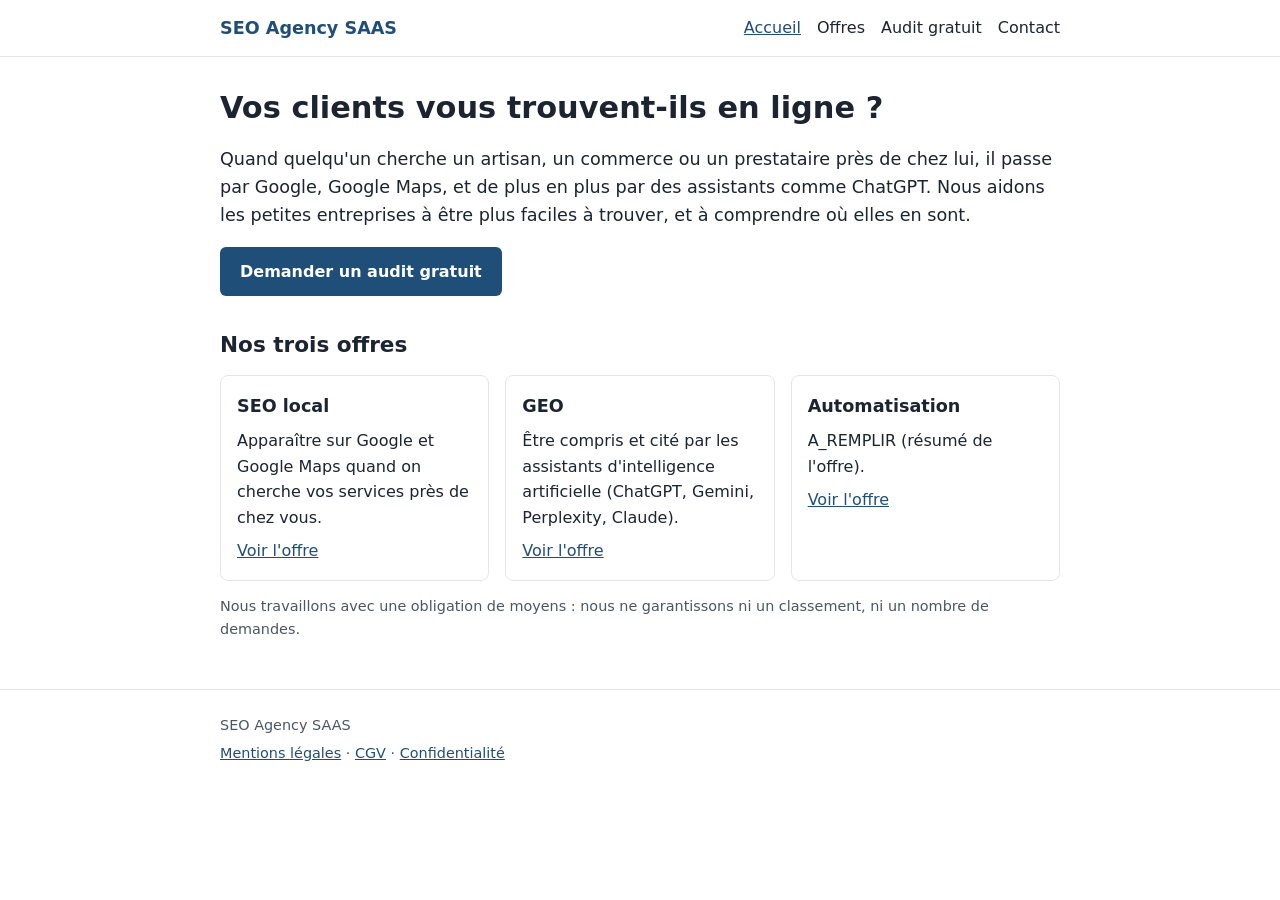
==== index.html @ a13099c7 "Site vitrine : première version" ====
<!DOCTYPE html>
<html lang="fr">
<head>
<meta charset="utf-8">
<meta name="viewport" content="width=device-width, initial-scale=1">
<title>SEO Agency SAAS — Vos clients vous trouvent-ils en ligne ?</title>
<meta name="description" content="Audit gratuit de votre présence en ligne, SEO local, visibilité dans les assistants IA et automatisation, pour TPE et PME.">
<meta name="application-name" content="SEO Agency SAAS">
<meta name="robots" content="noindex, nofollow">
<link rel="stylesheet" href="css/style.css">
<script type="application/ld+json">{"@context": "https://schema.org", "@type": "Organization", "name": "SEO Agency SAAS", "description": "Audit de présence en ligne, SEO local, GEO et automatisation pour TPE et PME.", "areaServed": "Île-de-France", "email": "A_REMPLIR_EMAIL"}</script>
</head>
<body>
<header class="entete"><div class="conteneur">
<a class="logo" href="index.html">SEO Agency SAAS</a>
<nav aria-label="Navigation principale"><a href="index.html" aria-current="page">Accueil</a><a href="offres.html">Offres</a><a href="audit-gratuit.html">Audit gratuit</a><a href="contact.html">Contact</a></nav>
</div></header>
<main class="conteneur">
<h1>Vos clients vous trouvent-ils en ligne ?</h1>
<p class="intro">Quand quelqu'un cherche un artisan, un commerce ou un prestataire près de chez lui, il passe par Google, Google Maps, et de plus en plus par des assistants comme ChatGPT. Nous aidons les petites entreprises à être plus faciles à trouver, et à comprendre où elles en sont.</p>
<p><a class="bouton" href="audit-gratuit.html">Demander un audit gratuit</a></p>
<h2>Nos trois offres</h2>
<div class="cartes">
<article class="carte"><h3>SEO local</h3><p>Apparaître sur Google et Google Maps quand on cherche vos services près de chez vous.</p><a href="offres.html#seo-local">Voir l'offre</a></article>
<article class="carte"><h3>GEO</h3><p>Être compris et cité par les assistants d'intelligence artificielle (ChatGPT, Gemini, Perplexity, Claude).</p><a href="offres.html#geo">Voir l'offre</a></article>
<article class="carte"><h3>Automatisation</h3><p>A_REMPLIR (résumé de l'offre).</p><a href="offres.html#automatisation">Voir l'offre</a></article>
</div>
<p class="note">Nous travaillons avec une obligation de moyens : nous ne garantissons ni un classement, ni un nombre de demandes.</p>
</main>
<footer class="pied"><div class="conteneur">
<p>SEO Agency SAAS</p>
<p><a href="mentions-legales.html">Mentions légales</a> · <a href="cgv.html">CGV</a> · <a href="confidentialite.html">Confidentialité</a></p>
</div></footer>
</body>
</html>
---- css/style.css ----
*{box-sizing:border-box}
body{margin:0;font-family:system-ui,-apple-system,"Segoe UI",Roboto,sans-serif;line-height:1.6;color:#1b2430;background:#fff}
.conteneur{max-width:880px;margin:0 auto;padding:0 20px}
.entete{border-bottom:1px solid #e2e6ec}
.entete .conteneur{display:flex;flex-wrap:wrap;align-items:center;justify-content:space-between;gap:8px 24px;padding-top:14px;padding-bottom:14px}
.logo{font-weight:700;font-size:1.1rem;color:#1f4e79;text-decoration:none}
nav a{margin-right:16px;color:#1b2430;text-decoration:none}
nav a:last-child{margin-right:0}
nav a:hover,nav a[aria-current]{color:#1f4e79;text-decoration:underline}
h1{font-size:1.9rem;line-height:1.25;margin:32px 0 16px}
h2{font-size:1.35rem;margin:32px 0 12px}
h3{font-size:1.1rem;margin:0 0 8px}
a{color:#1f4e79}
.intro{font-size:1.1rem}
.bouton{display:inline-block;background:#1f4e79;color:#fff;padding:12px 20px;border-radius:6px;text-decoration:none;font-weight:600}
.bouton:hover{background:#173b5c}
.cartes{display:grid;grid-template-columns:repeat(auto-fit,minmax(220px,1fr));gap:16px}
.carte{border:1px solid #e2e6ec;border-radius:8px;padding:16px}
.carte p{margin:0 0 8px}
.prix{background:#f2f6fa;border-radius:6px;padding:10px 14px}
.note{font-size:.9rem;color:#4a5565}
section{margin-bottom:24px;padding-bottom:8px;border-bottom:1px solid #eef1f5}
.pied{margin-top:48px;border-top:1px solid #e2e6ec;padding:20px 0;font-size:.9rem;color:#4a5565}
.pied p{margin:4px 0}
@media (max-width:600px){h1{font-size:1.5rem}}
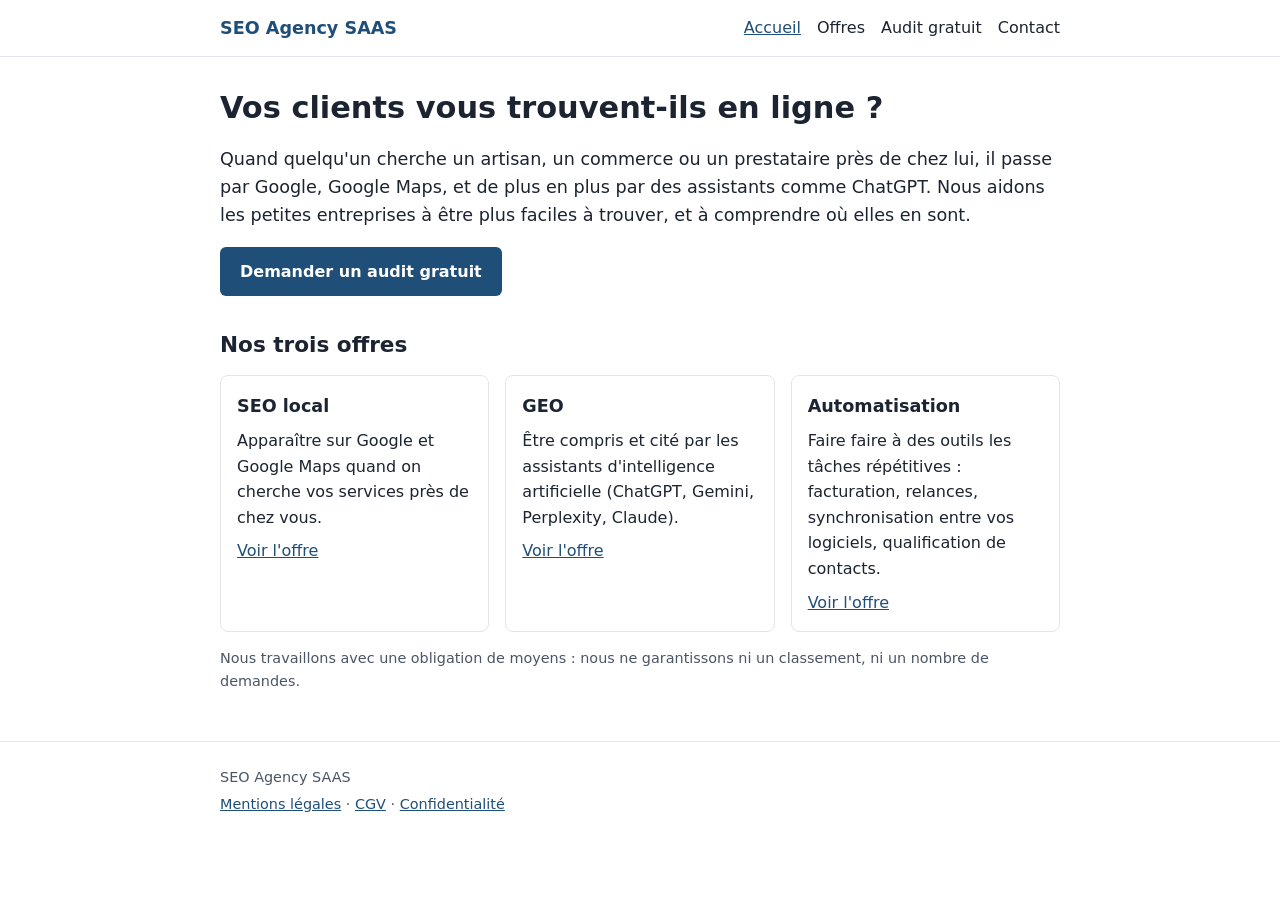
==== commit ee685a1a: "Offre Automatisation complétée" ====
--- a/index.html
+++ b/index.html
@@ -23,7 +23,7 @@
 <div class="cartes">
 <article class="carte"><h3>SEO local</h3><p>Apparaître sur Google et Google Maps quand on cherche vos services près de chez vous.</p><a href="offres.html#seo-local">Voir l'offre</a></article>
 <article class="carte"><h3>GEO</h3><p>Être compris et cité par les assistants d'intelligence artificielle (ChatGPT, Gemini, Perplexity, Claude).</p><a href="offres.html#geo">Voir l'offre</a></article>
-<article class="carte"><h3>Automatisation</h3><p>A_REMPLIR (résumé de l'offre).</p><a href="offres.html#automatisation">Voir l'offre</a></article>
+<article class="carte"><h3>Automatisation</h3><p>Faire faire à des outils les tâches répétitives : facturation, relances, synchronisation entre vos logiciels, qualification de contacts.</p><a href="offres.html#automatisation">Voir l'offre</a></article>
 </div>
 <p class="note">Nous travaillons avec une obligation de moyens : nous ne garantissons ni un classement, ni un nombre de demandes.</p>
 </main>
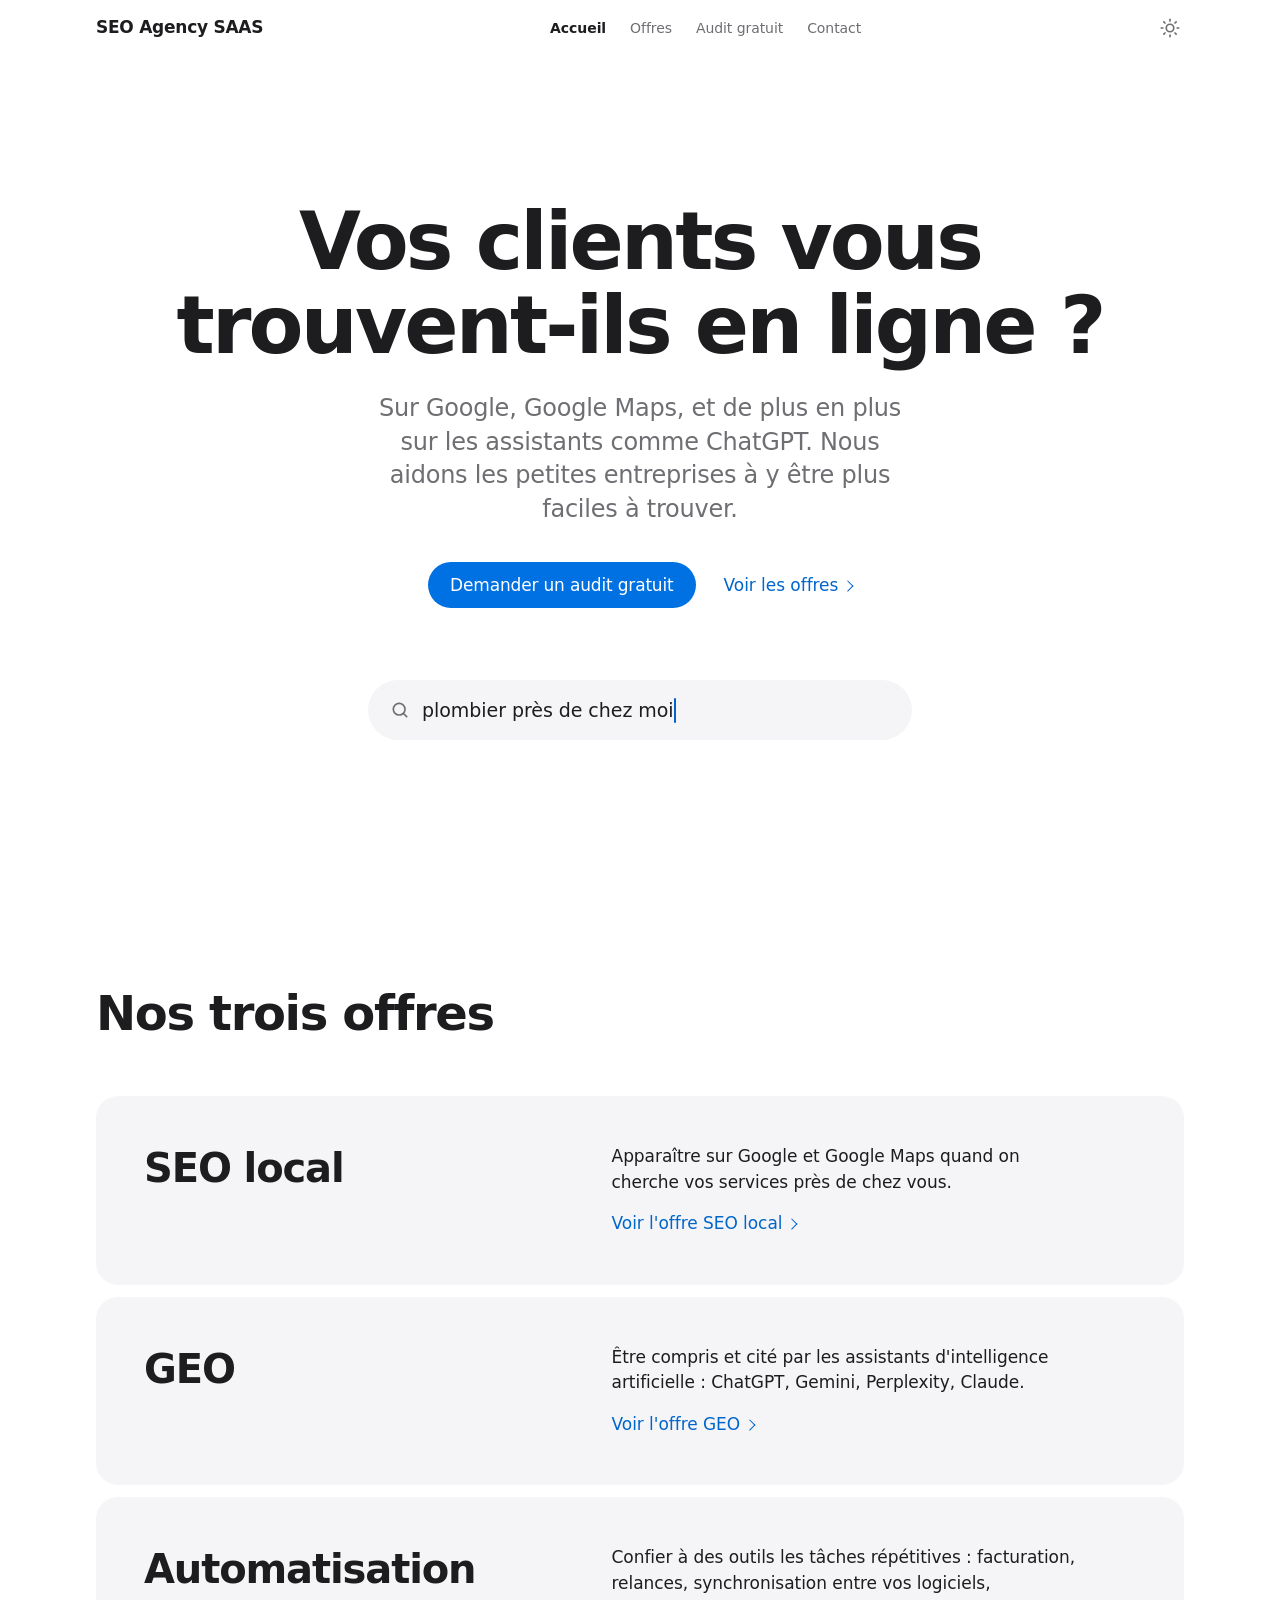
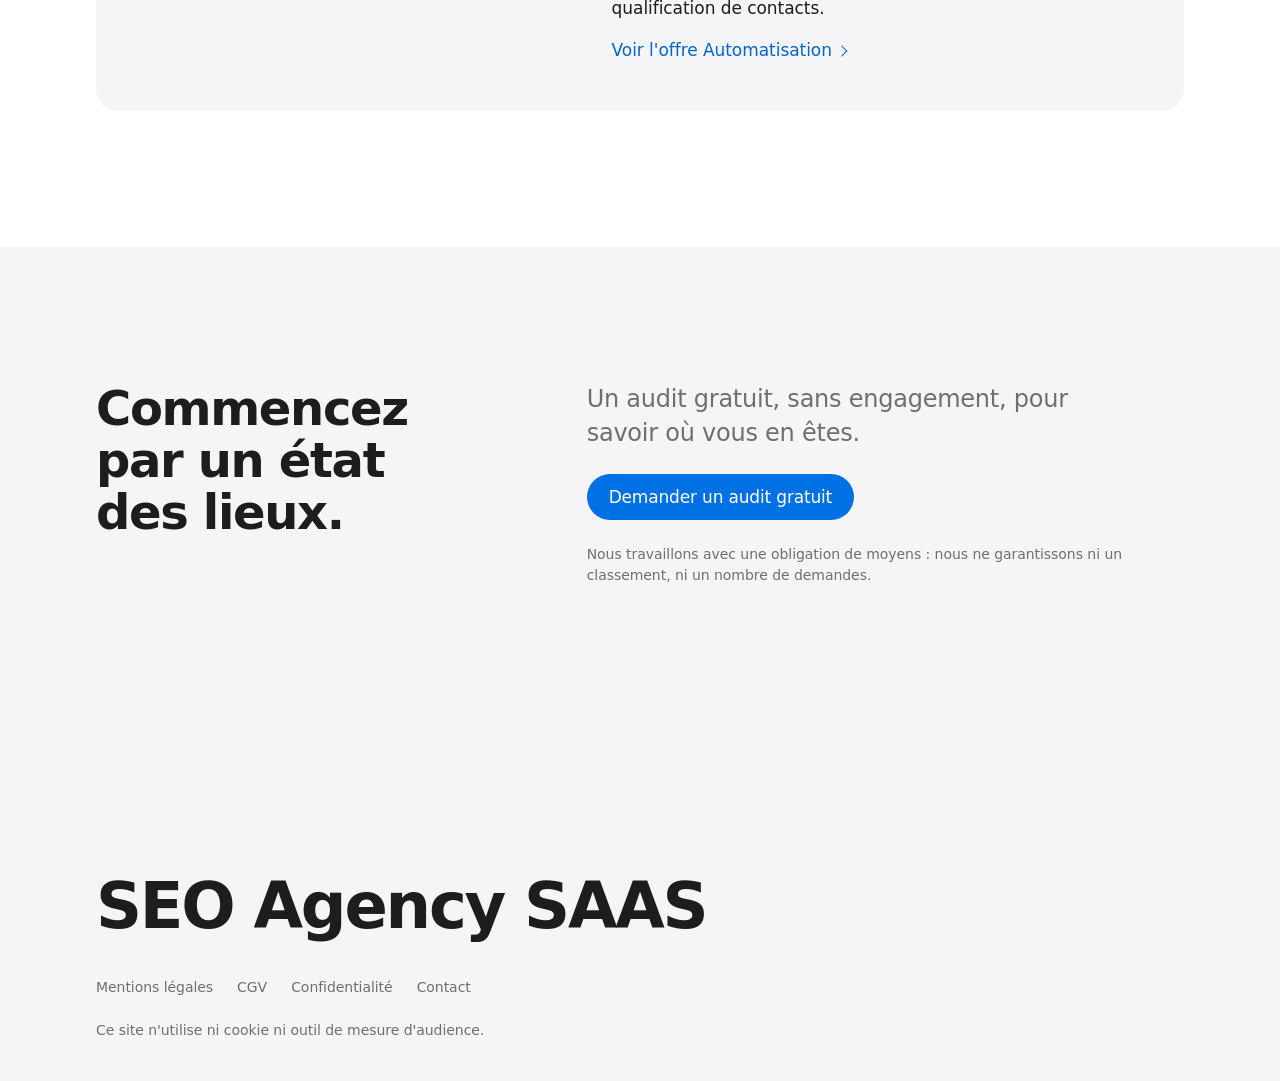
==== commit fda9db59: "Refonte visuelle style Apple : thème clair/sombre, animations légères, offres en cartes comparables " ====
--- a/index.html
+++ b/index.html
@@ -7,29 +7,54 @@
 <meta name="description" content="Audit gratuit de votre présence en ligne, SEO local, visibilité dans les assistants IA et automatisation, pour TPE et PME.">
 <meta name="application-name" content="SEO Agency SAAS">
 <meta name="robots" content="noindex, nofollow">
+<meta name="color-scheme" content="light dark">
+<script>(function(d){d.classList.add('js');try{var t=localStorage.getItem('theme');if(t==='light'||t==='dark')d.setAttribute('data-theme',t)}catch(e){}setTimeout(function(){if(!window.__site)d.classList.remove('js')},3000)})(document.documentElement)</script>
+<link rel="icon" href="data:,">
 <link rel="stylesheet" href="css/style.css">
+<script src="js/site.js" defer></script>
 <script type="application/ld+json">{"@context": "https://schema.org", "@type": "Organization", "name": "SEO Agency SAAS", "description": "Audit de présence en ligne, SEO local, GEO et automatisation pour TPE et PME.", "areaServed": "Île-de-France", "email": "A_REMPLIR_EMAIL"}</script>
 </head>
 <body>
-<header class="entete"><div class="conteneur">
+<a class="evitement" href="#contenu">Aller au contenu</a>
+<header class="entete"><div class="conteneur entete__barre">
 <a class="logo" href="index.html">SEO Agency SAAS</a>
-<nav aria-label="Navigation principale"><a href="index.html" aria-current="page">Accueil</a><a href="offres.html">Offres</a><a href="audit-gratuit.html">Audit gratuit</a><a href="contact.html">Contact</a></nav>
+<nav id="menu" class="nav" aria-label="Navigation principale"><a href="index.html" aria-current="page">Accueil</a><a href="offres.html">Offres</a><a href="audit-gratuit.html">Audit gratuit</a><a href="contact.html">Contact</a></nav>
+<div class="entete__actions">
+<button class="theme" type="button" aria-label="Changer de thème"><svg viewBox="0 0 24 24" aria-hidden="true" focusable="false"><g class="theme__soleil" fill="none" stroke="currentColor" stroke-width="2" stroke-linecap="round"><circle cx="12" cy="12" r="4.5"/><path d="M12 1.5v2M12 20.5v2M1.5 12h2M20.5 12h2M4.6 4.6l1.4 1.4M18 18l1.4 1.4M4.6 19.4L6 18M18 6l1.4-1.4"/></g><path class="theme__lune" fill="currentColor" d="M20.5 14.6A8.5 8.5 0 0 1 9.4 3.5a8.5 8.5 0 1 0 11.1 11.1z"/></svg></button>
+<button class="menu-btn" type="button" aria-expanded="false" aria-controls="menu">Menu</button>
+</div>
 </div></header>
-<main class="conteneur">
-<h1>Vos clients vous trouvent-ils en ligne ?</h1>
-<p class="intro">Quand quelqu'un cherche un artisan, un commerce ou un prestataire près de chez lui, il passe par Google, Google Maps, et de plus en plus par des assistants comme ChatGPT. Nous aidons les petites entreprises à être plus faciles à trouver, et à comprendre où elles en sont.</p>
-<p><a class="bouton" href="audit-gratuit.html">Demander un audit gratuit</a></p>
-<h2>Nos trois offres</h2>
-<div class="cartes">
-<article class="carte"><h3>SEO local</h3><p>Apparaître sur Google et Google Maps quand on cherche vos services près de chez vous.</p><a href="offres.html#seo-local">Voir l'offre</a></article>
-<article class="carte"><h3>GEO</h3><p>Être compris et cité par les assistants d'intelligence artificielle (ChatGPT, Gemini, Perplexity, Claude).</p><a href="offres.html#geo">Voir l'offre</a></article>
-<article class="carte"><h3>Automatisation</h3><p>Faire faire à des outils les tâches répétitives : facturation, relances, synchronisation entre vos logiciels, qualification de contacts.</p><a href="offres.html#automatisation">Voir l'offre</a></article>
+<main id="contenu">
+<section class="heros"><div class="conteneur">
+<h1>Vos clients vous trouvent-ils en&nbsp;ligne&nbsp;?</h1>
+<p class="chapeau">Sur Google, Google Maps, et de plus en plus sur les assistants comme ChatGPT. Nous aidons les petites entreprises à y être plus faciles à trouver.</p>
+<p class="actions"><a class="bouton" href="audit-gratuit.html">Demander un audit gratuit</a><a class="lien-fleche" href="offres.html">Voir les offres</a></p>
+<div class="recherche" aria-hidden="true">
+<svg viewBox="0 0 24 24" fill="none" stroke="currentColor" stroke-width="2" stroke-linecap="round"><circle cx="11" cy="11" r="7"/><path d="m20 20-3.5-3.5"/></svg>
+<span class="recherche__texte">plombier près de chez moi</span><span class="recherche__curseur"></span>
 </div>
-<p class="note">Nous travaillons avec une obligation de moyens : nous ne garantissons ni un classement, ni un nombre de demandes.</p>
+</div></section>
+
+<section class="bloc"><div class="conteneur">
+<h2 class="bloc__titre" data-reveal>Nos trois offres</h2>
+<div class="tuiles">
+<article class="tuile" data-reveal style="--i:1"><h3>SEO local</h3><p>Apparaître sur Google et Google Maps quand on cherche vos services près de chez vous.</p><a class="tuile__lien lien-fleche" href="offres.html#seo-local">Voir l'offre SEO local</a></article>
+<article class="tuile" data-reveal style="--i:2"><h3>GEO</h3><p>Être compris et cité par les assistants d'intelligence artificielle : ChatGPT, Gemini, Perplexity, Claude.</p><a class="tuile__lien lien-fleche" href="offres.html#geo">Voir l'offre GEO</a></article>
+<article class="tuile" data-reveal style="--i:3"><h3>Automatisation</h3><p>Confier à des outils les tâches répétitives : facturation, relances, synchronisation entre vos logiciels, qualification de contacts.</p><a class="tuile__lien lien-fleche" href="offres.html#automatisation">Voir l'offre Automatisation</a></article>
+</div>
+</div></section>
+
+<section class="bloc bloc--fond"><div class="conteneur demande duo">
+<h2 data-reveal>Commencez par un état des lieux.</h2>
+<p class="chapeau" data-reveal style="--i:1">Un audit gratuit, sans engagement, pour savoir où vous en êtes.</p>
+<p data-reveal style="--i:2"><a class="bouton" href="audit-gratuit.html">Demander un audit gratuit</a></p>
+<p class="note" data-reveal style="--i:3">Nous travaillons avec une obligation de moyens : nous ne garantissons ni un classement, ni un nombre de demandes.</p>
+</div></section>
 </main>
 <footer class="pied"><div class="conteneur">
-<p>SEO Agency SAAS</p>
-<p><a href="mentions-legales.html">Mentions légales</a> · <a href="cgv.html">CGV</a> · <a href="confidentialite.html">Confidentialité</a></p>
+<p class="pied__nom">SEO Agency SAAS</p>
+<p class="pied__liens"><a href="mentions-legales.html">Mentions légales</a><a href="cgv.html">CGV</a><a href="confidentialite.html">Confidentialité</a><a href="contact.html">Contact</a></p>
+<p class="pied__note">Ce site n'utilise ni cookie ni outil de mesure d'audience.</p>
 </div></footer>
 </body>
 </html>
--- a/css/style.css
+++ b/css/style.css
@@ -1,25 +1,739 @@
-*{box-sizing:border-box}
-body{margin:0;font-family:system-ui,-apple-system,"Segoe UI",Roboto,sans-serif;line-height:1.6;color:#1b2430;background:#fff}
-.conteneur{max-width:880px;margin:0 auto;padding:0 20px}
-.entete{border-bottom:1px solid #e2e6ec}
-.entete .conteneur{display:flex;flex-wrap:wrap;align-items:center;justify-content:space-between;gap:8px 24px;padding-top:14px;padding-bottom:14px}
-.logo{font-weight:700;font-size:1.1rem;color:#1f4e79;text-decoration:none}
-nav a{margin-right:16px;color:#1b2430;text-decoration:none}
-nav a:last-child{margin-right:0}
-nav a:hover,nav a[aria-current]{color:#1f4e79;text-decoration:underline}
-h1{font-size:1.9rem;line-height:1.25;margin:32px 0 16px}
-h2{font-size:1.35rem;margin:32px 0 12px}
-h3{font-size:1.1rem;margin:0 0 8px}
-a{color:#1f4e79}
-.intro{font-size:1.1rem}
-.bouton{display:inline-block;background:#1f4e79;color:#fff;padding:12px 20px;border-radius:6px;text-decoration:none;font-weight:600}
-.bouton:hover{background:#173b5c}
-.cartes{display:grid;grid-template-columns:repeat(auto-fit,minmax(220px,1fr));gap:16px}
-.carte{border:1px solid #e2e6ec;border-radius:8px;padding:16px}
-.carte p{margin:0 0 8px}
-.prix{background:#f2f6fa;border-radius:6px;padding:10px 14px}
-.note{font-size:.9rem;color:#4a5565}
-section{margin-bottom:24px;padding-bottom:8px;border-bottom:1px solid #eef1f5}
-.pied{margin-top:48px;border-top:1px solid #e2e6ec;padding:20px 0;font-size:.9rem;color:#4a5565}
-.pied p{margin:4px 0}
-@media (max-width:600px){h1{font-size:1.5rem}}
+/* ==========================================================================
+   SEO Agency SAAS : feuille de style unique
+   Polices système, aucun appel externe. Thème clair / sombre :
+   suit le système, forçable via [data-theme] (posé avant affichage).
+   ========================================================================== */
+
+/* ---------- Jetons ---------- */
+:root {
+  color-scheme: light dark;
+
+  --fond: #ffffff;
+  --fond-2: #f5f5f7;
+  --fond-3: #e8e8ed;
+  --surface-survol: #efeff2;
+  --encre: #1d1d1f;
+  --encre-2: #6e6e73;
+  --accent: #0066cc;
+  --bouton: #0071e3;
+  --bouton-survol: #0077ed;
+  --bouton-encre: #ffffff;
+  --ligne: rgba(0, 0, 0, 0.1);
+  --entete: rgba(255, 255, 255, 0.72);
+  --ombre: 0 22px 44px -24px rgba(0, 0, 0, 0.28);
+  --selection: rgba(0, 113, 227, 0.22);
+
+  --police: system-ui, -apple-system, BlinkMacSystemFont, "Segoe UI Variable Text", "Segoe UI", Roboto, "Helvetica Neue", Arial, sans-serif;
+  --police-titre: system-ui, -apple-system, BlinkMacSystemFont, "Segoe UI Variable Display", "Segoe UI", Roboto, "Helvetica Neue", Arial, sans-serif;
+
+  --gouttiere: 1rem;
+  --largeur: 68rem;         /* 1088px : une seule largeur pour tout le site */
+  --rayon: 1.375rem;
+  --entete-h: 3.25rem;
+  --section: clamp(4.5rem, 12vw, 8.5rem);
+
+  /* Mouvement : durées, courbes, distances */
+  --t-instant: 100ms;
+  --t-rapide: 200ms;
+  --t-normal: 450ms;
+  --t-lent: 900ms;
+  --ease-sortie: cubic-bezier(0.22, 1, 0.36, 1);
+  --ease-sym: cubic-bezier(0.65, 0, 0.35, 1);
+  --ressort: cubic-bezier(0.34, 1.36, 0.64, 1);
+  --montee: 1.5rem;
+  --decalage: 70ms;
+}
+
+/* Ressort légèrement sous-amorti (~0.8), seulement si le navigateur sait le dessiner */
+@supports (transition-timing-function: linear(0, 1)) {
+  :root {
+    --ressort: linear(0, 0.06 2.5%, 0.24 6%, 0.54 11%, 0.82 17%, 0.98 23%, 1.045 29%, 1.055 34%, 1.035 41%, 1.01 50%, 0.997 62%, 1);
+  }
+}
+
+@media (min-width: 48em) {
+  :root { --gouttiere: 1.5rem; --entete-h: 3.5rem; }
+}
+
+/* Sombre : préférence système, sauf si l'utilisateur a forcé le clair */
+@media (prefers-color-scheme: dark) {
+  :root:not([data-theme="light"]) {
+    --fond: #000000;
+    --fond-2: #161617;
+    --fond-3: #2c2c2e;
+    --surface-survol: #1e1e20;
+    --encre: #f5f5f7;
+    --encre-2: #a1a1a6;
+    --accent: #2997ff;
+    --bouton: #0071e3;
+    --bouton-survol: #0a7cf0;
+    --ligne: rgba(255, 255, 255, 0.14);
+    --entete: rgba(22, 22, 23, 0.72);
+    --ombre: 0 22px 44px -24px rgba(0, 0, 0, 0.9);
+    --selection: rgba(41, 151, 255, 0.35);
+  }
+}
+
+:root[data-theme="dark"] {
+  color-scheme: dark;
+  --fond: #000000;
+  --fond-2: #161617;
+  --fond-3: #2c2c2e;
+  --surface-survol: #1e1e20;
+  --encre: #f5f5f7;
+  --encre-2: #a1a1a6;
+  --accent: #2997ff;
+  --bouton: #0071e3;
+  --bouton-survol: #0a7cf0;
+  --ligne: rgba(255, 255, 255, 0.14);
+  --entete: rgba(22, 22, 23, 0.72);
+  --ombre: 0 22px 44px -24px rgba(0, 0, 0, 0.9);
+  --selection: rgba(41, 151, 255, 0.35);
+}
+
+:root[data-theme="light"] { color-scheme: light; }
+
+/* ---------- Base ---------- */
+*, *::before, *::after { box-sizing: border-box; }
+
+html {
+  -webkit-text-size-adjust: 100%;
+  text-size-adjust: 100%;
+  scrollbar-color: var(--fond-3) var(--fond);
+  scroll-padding-top: calc(var(--entete-h) + 1rem);
+}
+
+body {
+  margin: 0;
+  min-height: 100vh;
+  display: flex;
+  flex-direction: column;
+  background: var(--fond);
+  color: var(--encre);
+  font-family: var(--police);
+  font-size: 1.0625rem; /* 17px */
+  line-height: 1.5;
+  letter-spacing: -0.003em;
+  -webkit-font-smoothing: antialiased;
+  -moz-osx-font-smoothing: grayscale;
+  text-rendering: optimizeLegibility;
+  accent-color: var(--bouton);
+  caret-color: var(--accent);
+}
+
+main { flex: 1; }
+
+::selection { background: var(--selection); color: var(--encre); }
+
+h1, h2, h3 {
+  font-family: var(--police-titre);
+  font-optical-sizing: auto;
+  color: var(--encre);
+  text-wrap: balance;
+  margin: 0;
+}
+
+h1 {
+  font-size: clamp(2.25rem, 7.4vw, 5rem);
+  line-height: 1.05;
+  font-weight: 700;
+  letter-spacing: -0.035em;
+}
+
+h2 {
+  font-size: clamp(1.875rem, 5vw, 3rem);
+  line-height: 1.08;
+  font-weight: 700;
+  letter-spacing: -0.028em;
+}
+
+h3 {
+  font-size: 1.3125rem;
+  line-height: 1.2;
+  font-weight: 600;
+  letter-spacing: -0.012em;
+}
+
+p, ul, ol, dl { margin: 0; }
+p { text-wrap: pretty; }
+
+a {
+  color: var(--accent);
+  text-decoration: none;
+  text-underline-offset: 0.2em;
+  text-decoration-thickness: 0.06em;
+}
+a:hover { text-decoration: underline; }
+
+:focus-visible {
+  outline: 3px solid var(--accent);
+  outline-offset: 3px;
+  border-radius: 6px;
+}
+
+.evitement {
+  position: absolute;
+  left: var(--gouttiere);
+  top: -4rem;
+  z-index: 100;
+  padding: 0.6rem 1rem;
+  border-radius: 999px;
+  background: var(--encre);
+  color: var(--fond);
+  font-weight: 600;
+}
+.evitement:focus { top: 0.5rem; text-decoration: none; }
+
+.conteneur {
+  width: min(100% - 2 * var(--gouttiere), var(--largeur));
+  margin-inline: auto;
+}
+
+/* ---------- En-tête translucide ---------- */
+.entete {
+  position: sticky;
+  top: 0;
+  z-index: 50;
+  background: var(--entete);
+  -webkit-backdrop-filter: saturate(180%) blur(20px);
+  backdrop-filter: saturate(180%) blur(20px);
+  transition: box-shadow var(--t-normal) var(--ease-sortie);
+}
+.entete.est-defile { box-shadow: 0 1px 0 var(--ligne); }
+
+.entete__barre {
+  display: flex;
+  align-items: center;
+  justify-content: space-between;
+  gap: 1rem;
+  min-height: var(--entete-h);
+}
+
+.logo {
+  color: var(--encre);
+  font-family: var(--police-titre);
+  font-weight: 600;
+  font-size: 1.0625rem;
+  letter-spacing: -0.015em;
+  white-space: nowrap;
+}
+.logo:hover { text-decoration: none; opacity: 0.75; }
+
+.nav { display: flex; flex-wrap: wrap; gap: 0.25rem 1.5rem; }
+.nav a {
+  color: var(--encre-2);
+  font-size: 0.875rem;
+  letter-spacing: -0.005em;
+  padding-block: 0.5rem;
+  transition: color var(--t-rapide) ease;
+}
+.nav a:hover { color: var(--encre); text-decoration: none; }
+.nav a[aria-current="page"] { color: var(--encre); font-weight: 600; }
+
+.entete__actions { display: flex; align-items: center; gap: 0.25rem; }
+
+/* Bouton thème et bouton menu : invisibles sans JavaScript */
+.theme, .menu-btn { display: none; }
+.js .theme { display: inline-grid; }
+
+.theme {
+  place-items: center;
+  width: 2.75rem;
+  height: 2.75rem;
+  margin-right: -0.5rem;
+  padding: 0;
+  border: 0;
+  border-radius: 999px;
+  background: transparent;
+  color: var(--encre-2);
+  cursor: pointer;
+  transition: color var(--t-rapide) ease, background-color var(--t-rapide) ease, transform var(--t-normal) var(--ressort);
+}
+.theme:hover { color: var(--encre); background: var(--fond-2); }
+.theme:active { transform: scale(0.88); transition-duration: var(--t-instant); }
+.theme svg { width: 1.25rem; height: 1.25rem; overflow: visible; }
+
+/* Icône soleil / lune : l'une tourne et s'efface, l'autre arrive */
+.theme__soleil, .theme__lune {
+  transform-origin: 12px 12px;
+  transition: transform var(--t-normal) var(--ressort), opacity var(--t-rapide) ease;
+}
+.theme__lune { opacity: 0; transform: rotate(-90deg) scale(0.5); }
+.est-sombre .theme__soleil { opacity: 0; transform: rotate(90deg) scale(0.5); }
+.est-sombre .theme__lune { opacity: 1; transform: none; }
+
+/* Menu mobile */
+@media (max-width: 47.99em) {
+  .js .menu-btn {
+    display: inline-block;
+    min-height: 2.75rem;
+    margin-right: -0.75rem;
+    padding: 0 0.75rem;
+    border: 0;
+    border-radius: 999px;
+    background: transparent;
+    color: var(--encre);
+    font: inherit;
+    font-size: 0.9375rem;
+    cursor: pointer;
+    transition: transform var(--t-normal) var(--ressort), background-color var(--t-rapide) ease;
+  }
+  .js .menu-btn:active { transform: scale(0.94); transition-duration: var(--t-instant); }
+
+  .js .nav {
+    position: fixed;
+    inset: var(--entete-h) 0 auto 0;
+    flex-direction: column;
+    gap: 0;
+    padding: 1rem var(--gouttiere) 2rem;
+    background: var(--fond);
+    box-shadow: 0 24px 40px -28px rgba(0, 0, 0, 0.35);
+    visibility: hidden;
+    opacity: 0;
+    transform: translateY(-0.5rem);
+    transition: opacity var(--t-rapide) ease, transform var(--t-normal) var(--ease-sortie), visibility 0s linear var(--t-normal);
+  }
+  .js .nav a {
+    font-family: var(--police-titre);
+    font-size: 1.75rem;
+    font-weight: 600;
+    letter-spacing: -0.02em;
+    color: var(--encre);
+    padding-block: 0.5rem;
+    opacity: 0;
+    transform: translateY(-0.5rem);
+    transition: opacity var(--t-rapide) ease, transform var(--t-normal) var(--ease-sortie);
+  }
+  .js .nav a[aria-current="page"] { color: var(--accent); }
+
+  .menu-ouvert .nav {
+    visibility: visible;
+    opacity: 1;
+    transform: none;
+    transition: opacity var(--t-rapide) ease, transform var(--t-normal) var(--ease-sortie), visibility 0s;
+  }
+  .menu-ouvert .nav a { opacity: 1; transform: none; }
+  .menu-ouvert .nav a:nth-child(2) { transition-delay: 40ms; }
+  .menu-ouvert .nav a:nth-child(3) { transition-delay: 80ms; }
+  .menu-ouvert .nav a:nth-child(4) { transition-delay: 120ms; }
+}
+
+/* ---------- Boutons et liens d'action ---------- */
+.bouton {
+  display: inline-flex;
+  align-items: center;
+  justify-content: center;
+  min-height: 2.875rem;
+  padding: 0.75rem 1.375rem;
+  border-radius: 999px;
+  background: var(--bouton);
+  color: var(--bouton-encre);
+  font-size: 1.0625rem;
+  font-weight: 500;
+  letter-spacing: -0.01em;
+  line-height: 1.2;
+  text-align: center;
+  -webkit-tap-highlight-color: transparent;
+  transition: background-color var(--t-rapide) ease, transform var(--t-normal) var(--ressort);
+}
+.bouton:hover { background: var(--bouton-survol); text-decoration: none; }
+.bouton:active { transform: scale(0.96); transition-duration: var(--t-instant); transition-timing-function: ease-out; }
+
+.lien-fleche {
+  display: inline-flex;
+  align-items: center;
+  gap: 0.35em;
+  color: var(--accent);
+  font-size: 1.0625rem;
+}
+.lien-fleche::after {
+  content: "";
+  width: 0.45em;
+  height: 0.45em;
+  border-top: 0.11em solid currentColor;
+  border-right: 0.11em solid currentColor;
+  transform: rotate(45deg);
+  transition: transform var(--t-normal) var(--ressort);
+}
+.lien-fleche:hover::after,
+.tuile:hover .lien-fleche::after { transform: translateX(0.2em) rotate(45deg); }
+
+.actions {
+  display: flex;
+  flex-wrap: wrap;
+  align-items: center;
+  gap: 1rem 1.75rem;
+}
+
+/* ---------- Sections ---------- */
+.bloc { padding-block: var(--section); }
+.bloc--fond { background: var(--fond-2); }
+.bloc__titre { margin-bottom: clamp(2rem, 5vw, 3.5rem); max-width: 18ch; }
+.bloc__intro { margin-top: -1.25rem; margin-bottom: clamp(2rem, 5vw, 3rem); max-width: 38rem; font-size: 1.1875rem; }
+.bloc__intro + .bloc__intro { margin-top: -1.5rem; }
+
+.chapeau {
+  font-size: clamp(1.1875rem, 2.4vw, 1.5rem);
+  line-height: 1.4;
+  letter-spacing: -0.01em;
+  color: var(--encre-2);
+  max-width: 34rem;
+}
+
+.note {
+  font-size: 0.875rem;
+  line-height: 1.5;
+  color: var(--encre-2);
+  max-width: 40rem;
+}
+
+/* ---------- Héros ---------- */
+.heros {
+  padding-block: clamp(4.5rem, 14vw, 9rem) clamp(4rem, 10vw, 7rem);
+  text-align: center;
+}
+.heros h1 { max-width: 20ch; margin-inline: auto; }
+.heros .chapeau { margin: 1.5rem auto 0; }
+.heros .actions { justify-content: center; margin-top: 2.25rem; }
+
+.heros--page { text-align: left; padding-block: clamp(3.5rem, 9vw, 5.5rem) 0; }
+.heros--page + .bloc { padding-top: clamp(3rem, 7vw, 4.5rem); }
+.heros--page h1 { margin-inline: 0; max-width: 20ch; }
+.heros--page .chapeau { margin-inline: 0; }
+.heros--page .actions { justify-content: flex-start; }
+
+/* Le moment signé : le titre se pose, net, depuis un léger flou */
+@keyframes poser {
+  from { opacity: 0; transform: translateY(0.35em) scale(0.985); filter: blur(12px); }
+  to { opacity: 1; transform: none; filter: blur(0); }
+}
+@keyframes monter {
+  from { opacity: 0; transform: translateY(var(--montee)); }
+  to { opacity: 1; transform: none; }
+}
+.heros h1 { animation: poser 1.1s var(--ease-sortie) both; }
+.heros .chapeau { animation: monter var(--t-lent) var(--ease-sortie) 140ms both; }
+.heros .actions, .heros .ancres { animation: monter var(--t-lent) var(--ease-sortie) 240ms both; }
+.heros .recherche { animation: monter var(--t-lent) var(--ease-sortie) 360ms both; }
+
+/* Champ de recherche illustratif (accueil) */
+.recherche {
+  display: flex;
+  align-items: center;
+  gap: 0.75rem;
+  width: min(100%, 34rem);
+  min-height: 3.75rem;
+  margin: clamp(3rem, 8vw, 4.5rem) auto 0;
+  padding: 0 1.375rem;
+  border-radius: 999px;
+  background: var(--fond-2);
+  color: var(--encre);
+  text-align: left;
+  font-size: clamp(1rem, 2.6vw, 1.1875rem);
+}
+.recherche svg { flex: none; width: 1.25rem; height: 1.25rem; color: var(--encre-2); }
+.recherche__texte { min-width: 0; overflow: hidden; white-space: nowrap; }
+.recherche__curseur {
+  flex: none;
+  width: 2px;
+  height: 1.3em;
+  margin-left: -0.7rem;
+  border-radius: 1px;
+  background: var(--accent);
+  animation: clignoter 1.1s steps(1) infinite;
+}
+@keyframes clignoter { 50% { opacity: 0; } }
+
+/* ---------- Accueil : trois offres en tuiles larges ---------- */
+.tuiles { display: grid; gap: 0.75rem; }
+
+.tuile {
+  position: relative;
+  display: grid;
+  gap: 0.75rem 3rem;
+  padding: clamp(1.75rem, 5vw, 3rem);
+  border-radius: var(--rayon);
+  background: var(--fond-2);
+  transition: transform var(--t-normal) var(--ressort), background-color var(--t-rapide) ease, box-shadow var(--t-normal) var(--ease-sortie);
+}
+.tuile h3 {
+  font-size: clamp(1.75rem, 4.5vw, 2.5rem);
+  letter-spacing: -0.028em;
+  font-weight: 700;
+}
+.tuile p { max-width: 30rem; }
+.tuile .lien-fleche { margin-top: 0.25rem; }
+.tuile__lien::before { content: ""; position: absolute; inset: 0; border-radius: inherit; }
+.tuile__lien:hover { text-decoration: none; }
+.tuile:has(.tuile__lien:focus-visible) { outline: 3px solid var(--accent); outline-offset: 3px; }
+.tuile__lien:focus-visible { outline: none; }
+
+@media (min-width: 48em) {
+  .tuile { grid-template-columns: 1fr 1.25fr; align-items: start; }
+  .tuile h3 { grid-row: span 2; }
+}
+
+/* ---------- Cartes (offres) ---------- */
+.carte {
+  display: flex;
+  flex-direction: column;
+  padding: clamp(1.5rem, 4.5vw, 2.5rem);
+  border-radius: var(--rayon);
+  background: var(--fond-2);
+  transition: transform var(--t-normal) var(--ressort), background-color var(--t-rapide) ease, box-shadow var(--t-normal) var(--ease-sortie);
+}
+.bloc--fond .carte { background: var(--fond); }
+
+@media (hover: hover) and (pointer: fine) {
+  .tuile:hover, .carte:hover {
+    transform: translateY(-4px);
+    box-shadow: var(--ombre);
+  }
+  .tuile:hover { background: var(--surface-survol); }
+}
+.tuile:active { transform: scale(0.99); transition-duration: var(--t-instant); }
+
+/* Ancres en haut de la page Offres */
+.ancres {
+  display: flex;
+  flex-wrap: wrap;
+  gap: 0.5rem;
+  margin-top: 2rem;
+}
+.ancres a {
+  padding: 0.6rem 1.1rem;
+  border-radius: 999px;
+  background: var(--fond-2);
+  color: var(--encre);
+  font-size: 0.9375rem;
+  transition: background-color var(--t-rapide) ease, transform var(--t-normal) var(--ressort);
+}
+.ancres a:hover { background: var(--fond-3); text-decoration: none; }
+.ancres a:active { transform: scale(0.95); transition-duration: var(--t-instant); }
+
+/* Formules SEO local / GEO : deux cartes aux rangées alignées */
+.formules { display: grid; gap: 1rem; }
+@media (min-width: 56em) {
+  .formules { grid-template-columns: 1fr 1fr; }
+  @supports (grid-template-rows: subgrid) {
+    .formules { grid-template-rows: repeat(5, auto); }
+    .formule { display: grid; grid-row: span 5; grid-template-rows: subgrid; row-gap: 0; }
+  }
+}
+
+.formule h2 { font-size: clamp(2rem, 5vw, 2.75rem); }
+.formule__accroche { margin-top: 0.75rem; max-width: 30rem; }
+
+.tarifs {
+  display: grid;
+  gap: 1.25rem;
+  margin-block: 2.25rem;
+  align-content: start;
+}
+.tarifs dt { font-size: 0.9375rem; color: var(--encre-2); }
+.tarifs dd { margin: 0.15rem 0 0; }
+
+.prix {
+  display: block;
+  font-family: var(--police-titre);
+  font-size: clamp(1.75rem, 4vw, 2.125rem);
+  font-weight: 700;
+  letter-spacing: -0.025em;
+  line-height: 1.15;
+  font-variant-numeric: tabular-nums;
+}
+.prix small { font-size: 0.55em; font-weight: 600; letter-spacing: -0.01em; }
+.ttc { display: block; font-size: 0.9375rem; color: var(--encre-2); font-variant-numeric: tabular-nums; }
+
+.liste-titre { font-size: 1.0625rem; font-weight: 600; letter-spacing: -0.01em; margin-bottom: 0.75rem; }
+
+.liste {
+  list-style: none;
+  padding: 0;
+  display: grid;
+  gap: 0.5rem;
+  font-size: 0.9375rem;
+  line-height: 1.45;
+}
+.liste li { position: relative; padding-left: 1.1rem; }
+.liste li::before {
+  content: "";
+  position: absolute;
+  left: 0.15rem;
+  top: 0.62em;
+  width: 0.3rem;
+  height: 0.3rem;
+  border-radius: 50%;
+  background: var(--encre-2);
+}
+.formule__bloc { padding-bottom: 1.75rem; }
+.formule .note { padding-top: 0.25rem; }
+
+/* Paliers Automatisation : Starter / Pro / Premium */
+.paliers { display: grid; gap: 1rem; }
+@media (min-width: 56em) {
+  .paliers { grid-template-columns: repeat(3, 1fr); }
+  @supports (grid-template-rows: subgrid) {
+    .paliers { grid-template-rows: repeat(3, auto); }
+    .palier { display: grid; grid-row: span 3; grid-template-rows: subgrid; row-gap: 0; }
+  }
+}
+.palier h3 { font-size: clamp(1.75rem, 4vw, 2.125rem); font-weight: 700; letter-spacing: -0.028em; }
+.volume { margin-top: 0.35rem; color: var(--encre-2); }
+.palier__tarif { margin-block: 2rem; }
+.delai { display: block; margin-top: 0.25rem; font-size: 0.9375rem; color: var(--encre-2); }
+
+.automat__bas {
+  display: grid;
+  gap: 1rem;
+  margin-top: 1rem;
+}
+@media (min-width: 56em) { .automat__bas { grid-template-columns: 2fr 1fr; } }
+
+.maintenance { justify-content: space-between; gap: 1.5rem; }
+.recevez h3, .maintenance h3 { margin-bottom: 0.75rem; }
+.recevez p { max-width: 34rem; }
+.automat__note { margin-top: 2rem; }
+
+/* ---------- Audit gratuit ---------- */
+.points {
+  list-style: none;
+  padding: 0;
+  display: grid;
+  gap: 0.75rem;
+}
+@media (min-width: 40em) { .points { grid-template-columns: 1fr 1fr; } }
+.points li {
+  padding: clamp(1.5rem, 4vw, 2.25rem);
+  border-radius: var(--rayon);
+  background: var(--fond-2);
+  font-family: var(--police-titre);
+  font-size: clamp(1.1875rem, 2.6vw, 1.5rem);
+  font-weight: 600;
+  line-height: 1.3;
+  letter-spacing: -0.018em;
+  text-wrap: balance;
+}
+
+.etapes {
+  list-style: none;
+  padding: 0;
+  counter-reset: etape;
+  display: grid;
+  gap: clamp(1.75rem, 4vw, 2.5rem);
+  max-width: 40rem;
+}
+.etapes li {
+  counter-increment: etape;
+  display: grid;
+  grid-template-columns: 2.25rem 1fr;
+  gap: 1rem;
+  font-size: 1.1875rem;
+  line-height: 1.45;
+}
+.etapes li::before {
+  content: counter(etape);
+  display: grid;
+  place-items: center;
+  width: 2.25rem;
+  height: 2.25rem;
+  border-radius: 50%;
+  background: var(--encre);
+  color: var(--fond);
+  font-size: 1rem;
+  font-weight: 600;
+  font-variant-numeric: tabular-nums;
+  transform: translateY(-0.1rem);
+}
+
+.demande { display: grid; gap: 1.5rem; justify-items: start; }
+.demande h2 { max-width: 16ch; }
+
+/* Titre à gauche, contenu à droite sur grand écran */
+@media (min-width: 56em) {
+  .duo { display: grid; grid-template-columns: 5fr 7fr; column-gap: 4rem; align-items: start; }
+  .duo > h2 { grid-row: span 6; margin-bottom: 0; }
+  .duo > :not(h2) { grid-column: 2; }
+}
+
+/* ---------- Contact ---------- */
+.coordonnees { display: grid; gap: 0.5rem; font-size: 1.1875rem; }
+.coordonnees .bouton { margin-bottom: 1.5rem; }
+
+/* ---------- Pages légales (lecture) ---------- */
+.texte { padding-block: clamp(3.5rem, 10vw, 6rem) var(--section); }
+.texte h1 { font-size: clamp(2.25rem, 6vw, 3.5rem); margin-bottom: 2rem; }
+.texte h2 { font-size: 1.5rem; letter-spacing: -0.018em; margin: 3rem 0 0.75rem; }
+.texte p, .texte ul { max-width: 68ch; }
+.texte ul { padding-left: 1.25rem; display: grid; gap: 0.35rem; }
+
+/* ---------- Pied de page ---------- */
+.pied {
+  padding-block: clamp(3.5rem, 8vw, 5rem) 2.5rem;
+  background: var(--fond-2);
+  color: var(--encre-2);
+  font-size: 0.875rem;
+}
+.pied__nom {
+  font-family: var(--police-titre);
+  font-size: clamp(2rem, 7vw, 4rem);
+  font-weight: 700;
+  letter-spacing: -0.035em;
+  line-height: 1;
+  color: var(--encre);
+}
+.pied__liens { display: flex; flex-wrap: wrap; gap: 0.5rem 1.5rem; margin-top: 2rem; }
+.pied__liens a { color: var(--encre-2); padding-block: 0.4rem; }
+.pied__liens a:hover { color: var(--encre); }
+.pied__note { margin-top: 1rem; max-width: 40rem; }
+
+/* ---------- Apparition au scroll ---------- */
+.js [data-reveal] {
+  opacity: 0;
+  transform: translateY(var(--montee));
+  transition: opacity var(--t-lent) var(--ease-sortie), transform 1s var(--ease-sortie);
+  transition-delay: calc(var(--i, 0) * var(--decalage));
+}
+.js [data-reveal].est-visible { opacity: 1; transform: none; }
+/* Une fois posée, la carte retrouve ses transitions de survol, sans délai */
+.js .carte[data-reveal].est-posee,
+.js .tuile[data-reveal].est-posee {
+  transition: transform var(--t-normal) var(--ressort), background-color var(--t-rapide) ease, box-shadow var(--t-normal) var(--ease-sortie);
+  transition-delay: 0s;
+}
+
+/* Passage clair / sombre : fondu des couleurs (navigateurs sans View Transitions) */
+.theme-anim, .theme-anim *, .theme-anim *::before, .theme-anim *::after {
+  transition: background-color var(--t-normal) var(--ease-sym), color var(--t-normal) var(--ease-sym), border-color var(--t-normal) var(--ease-sym) !important;
+}
+::view-transition-old(root), ::view-transition-new(root) { animation: none; mix-blend-mode: normal; }
+
+@media (prefers-reduced-motion: no-preference) {
+  html { scroll-behavior: smooth; }
+}
+
+/* ---------- Accessibilité : mouvement, transparence, contraste ---------- */
+@media (prefers-reduced-motion: reduce) {
+  *, *::before, *::after {
+    animation: none !important;
+    transition: none !important;
+    scroll-behavior: auto !important;
+  }
+  .js [data-reveal] { opacity: 1; transform: none; }
+}
+
+@media (prefers-reduced-transparency: reduce) {
+  .entete { background: var(--fond); -webkit-backdrop-filter: none; backdrop-filter: none; }
+}
+
+@media (prefers-contrast: more) {
+  :root { --encre-2: var(--encre); }
+  .entete { background: var(--fond); -webkit-backdrop-filter: none; backdrop-filter: none; box-shadow: 0 1px 0 var(--encre); }
+  .carte, .tuile, .points li, .ancres a, .recherche { outline: 1px solid var(--encre); }
+}
+
+@media (forced-colors: active) {
+  .bouton, .carte, .tuile, .points li { border: 1px solid CanvasText; }
+}
+
+.heros--page + .bloc--serre { padding-top: 2rem; }
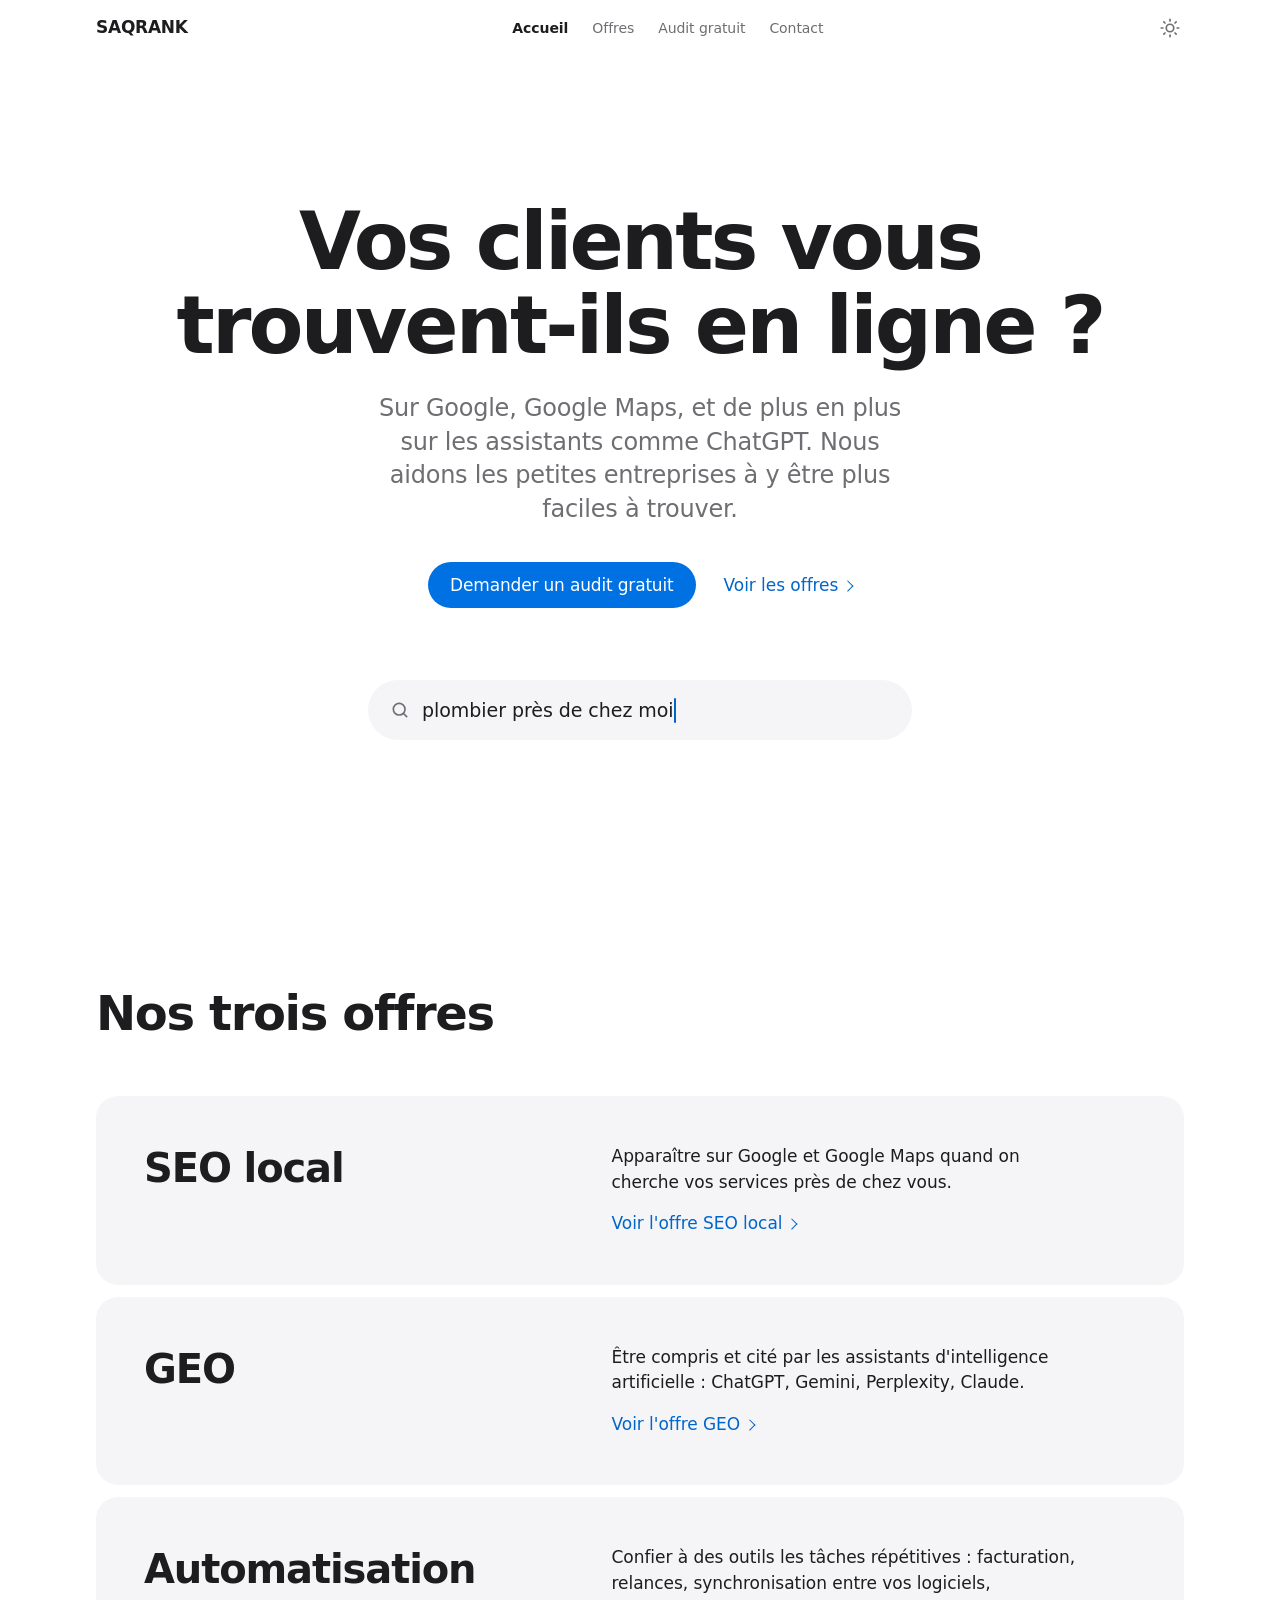
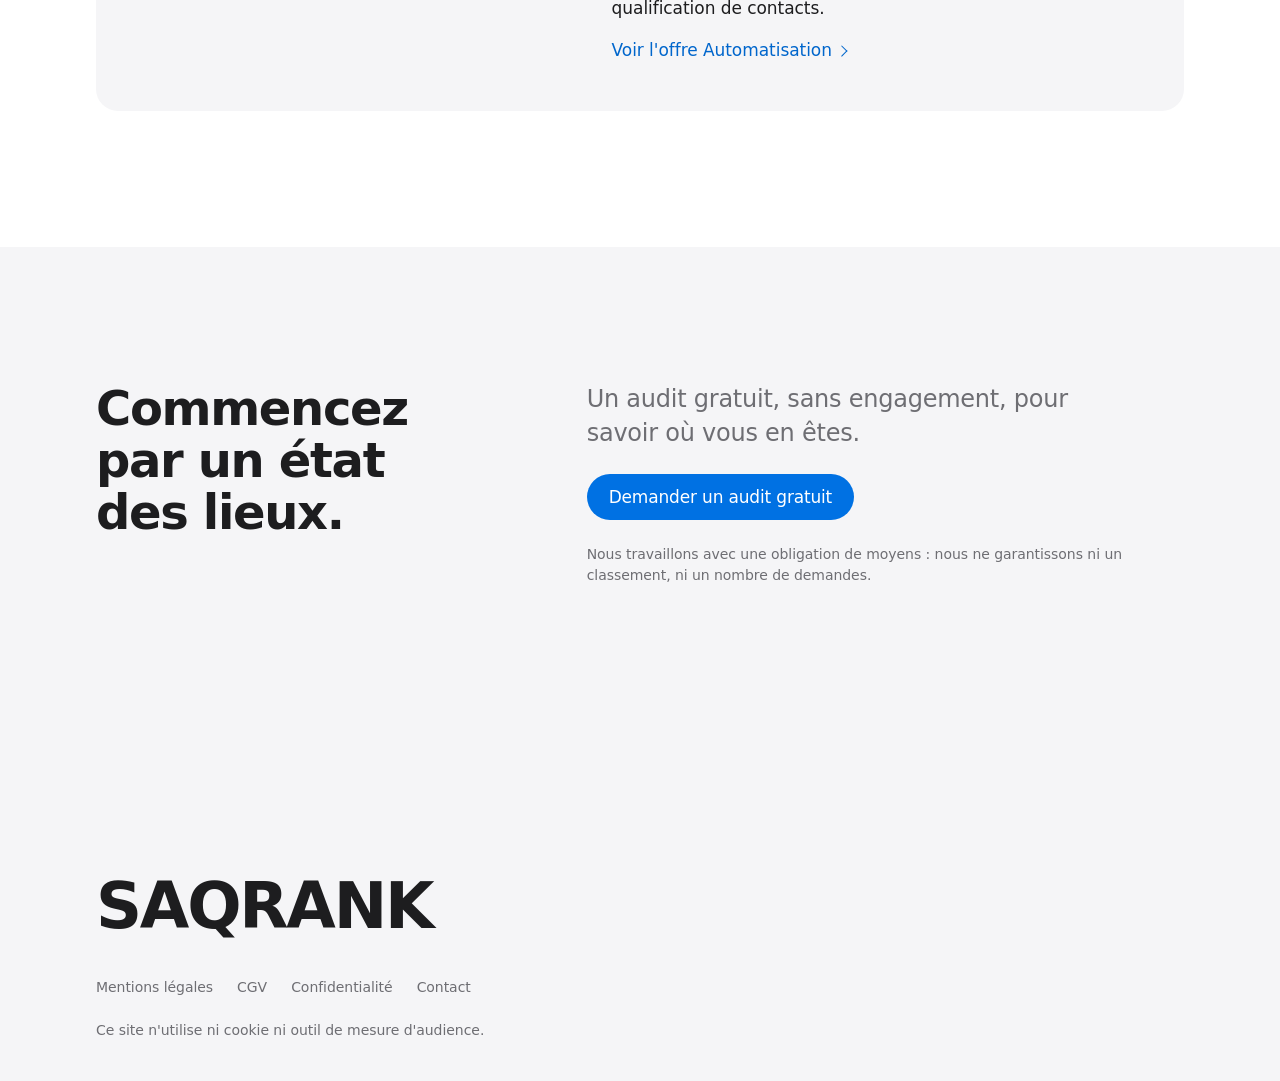
==== commit fc9750d4: "Renommage du site : SEO Agency SAAS -> SAQRANK" ====
--- a/index.html
+++ b/index.html
@@ -3,21 +3,21 @@
 <head>
 <meta charset="utf-8">
 <meta name="viewport" content="width=device-width, initial-scale=1">
-<title>SEO Agency SAAS — Vos clients vous trouvent-ils en ligne ?</title>
+<title>SAQRANK — Vos clients vous trouvent-ils en ligne ?</title>
 <meta name="description" content="Audit gratuit de votre présence en ligne, SEO local, visibilité dans les assistants IA et automatisation, pour TPE et PME.">
-<meta name="application-name" content="SEO Agency SAAS">
+<meta name="application-name" content="SAQRANK">
 <meta name="robots" content="noindex, nofollow">
 <meta name="color-scheme" content="light dark">
 <script>(function(d){d.classList.add('js');try{var t=localStorage.getItem('theme');if(t==='light'||t==='dark')d.setAttribute('data-theme',t)}catch(e){}setTimeout(function(){if(!window.__site)d.classList.remove('js')},3000)})(document.documentElement)</script>
 <link rel="icon" href="data:,">
 <link rel="stylesheet" href="css/style.css">
 <script src="js/site.js" defer></script>
-<script type="application/ld+json">{"@context": "https://schema.org", "@type": "Organization", "name": "SEO Agency SAAS", "description": "Audit de présence en ligne, SEO local, GEO et automatisation pour TPE et PME.", "areaServed": "Île-de-France", "email": "A_REMPLIR_EMAIL"}</script>
+<script type="application/ld+json">{"@context": "https://schema.org", "@type": "ProfessionalService", "name": "SAQRANK", "description": "Audit de présence en ligne, SEO local, GEO et automatisation pour TPE et PME.", "areaServed": "Île-de-France", "email": "A_REMPLIR_EMAIL"}</script>
 </head>
 <body>
 <a class="evitement" href="#contenu">Aller au contenu</a>
 <header class="entete"><div class="conteneur entete__barre">
-<a class="logo" href="index.html">SEO Agency SAAS</a>
+<a class="logo" href="index.html">SAQRANK</a>
 <nav id="menu" class="nav" aria-label="Navigation principale"><a href="index.html" aria-current="page">Accueil</a><a href="offres.html">Offres</a><a href="audit-gratuit.html">Audit gratuit</a><a href="contact.html">Contact</a></nav>
 <div class="entete__actions">
 <button class="theme" type="button" aria-label="Changer de thème"><svg viewBox="0 0 24 24" aria-hidden="true" focusable="false"><g class="theme__soleil" fill="none" stroke="currentColor" stroke-width="2" stroke-linecap="round"><circle cx="12" cy="12" r="4.5"/><path d="M12 1.5v2M12 20.5v2M1.5 12h2M20.5 12h2M4.6 4.6l1.4 1.4M18 18l1.4 1.4M4.6 19.4L6 18M18 6l1.4-1.4"/></g><path class="theme__lune" fill="currentColor" d="M20.5 14.6A8.5 8.5 0 0 1 9.4 3.5a8.5 8.5 0 1 0 11.1 11.1z"/></svg></button>
@@ -52,7 +52,7 @@
 </div></section>
 </main>
 <footer class="pied"><div class="conteneur">
-<p class="pied__nom">SEO Agency SAAS</p>
+<p class="pied__nom">SAQRANK</p>
 <p class="pied__liens"><a href="mentions-legales.html">Mentions légales</a><a href="cgv.html">CGV</a><a href="confidentialite.html">Confidentialité</a><a href="contact.html">Contact</a></p>
 <p class="pied__note">Ce site n'utilise ni cookie ni outil de mesure d'audience.</p>
 </div></footer>
--- a/css/style.css
+++ b/css/style.css
@@ -1,5 +1,5 @@
 /* ==========================================================================
-   SEO Agency SAAS : feuille de style unique
+   SAQRANK : feuille de style unique
    Polices système, aucun appel externe. Thème clair / sombre :
    suit le système, forçable via [data-theme] (posé avant affichage).
    ========================================================================== */
@@ -194,10 +194,16 @@
   position: sticky;
   top: 0;
   z-index: 50;
+  transition: box-shadow var(--t-normal) var(--ease-sortie);
+}
+.entete::before {
+  content: "";
+  position: absolute;
+  inset: 0;
+  z-index: -1;
   background: var(--entete);
   -webkit-backdrop-filter: saturate(180%) blur(20px);
   backdrop-filter: saturate(180%) blur(20px);
-  transition: box-shadow var(--t-normal) var(--ease-sortie);
 }
 .entete.est-defile { box-shadow: 0 1px 0 var(--ligne); }
 
@@ -282,12 +288,13 @@
 
   .js .nav {
     position: fixed;
-    inset: var(--entete-h) 0 auto 0;
+    inset: var(--entete-h) 0 0 0;
+    overflow-y: auto;
+    overscroll-behavior: contain;
     flex-direction: column;
     gap: 0;
     padding: 1rem var(--gouttiere) 2rem;
     background: var(--fond);
-    box-shadow: 0 24px 40px -28px rgba(0, 0, 0, 0.35);
     visibility: hidden;
     opacity: 0;
     transform: translateY(-0.5rem);
@@ -305,6 +312,9 @@
     transition: opacity var(--t-rapide) ease, transform var(--t-normal) var(--ease-sortie);
   }
   .js .nav a[aria-current="page"] { color: var(--accent); }
+
+  .menu-ouvert, .menu-ouvert body { overflow: hidden; }
+  .menu-ouvert .entete::before { background: var(--fond); -webkit-backdrop-filter: none; backdrop-filter: none; }
 
   .menu-ouvert .nav {
     visibility: visible;
@@ -723,12 +733,13 @@
 }
 
 @media (prefers-reduced-transparency: reduce) {
-  .entete { background: var(--fond); -webkit-backdrop-filter: none; backdrop-filter: none; }
+  .entete::before { background: var(--fond); -webkit-backdrop-filter: none; backdrop-filter: none; }
 }
 
 @media (prefers-contrast: more) {
   :root { --encre-2: var(--encre); }
-  .entete { background: var(--fond); -webkit-backdrop-filter: none; backdrop-filter: none; box-shadow: 0 1px 0 var(--encre); }
+  .entete::before { background: var(--fond); -webkit-backdrop-filter: none; backdrop-filter: none; }
+  .entete { box-shadow: 0 1px 0 var(--encre); }
   .carte, .tuile, .points li, .ancres a, .recherche { outline: 1px solid var(--encre); }
 }
 
